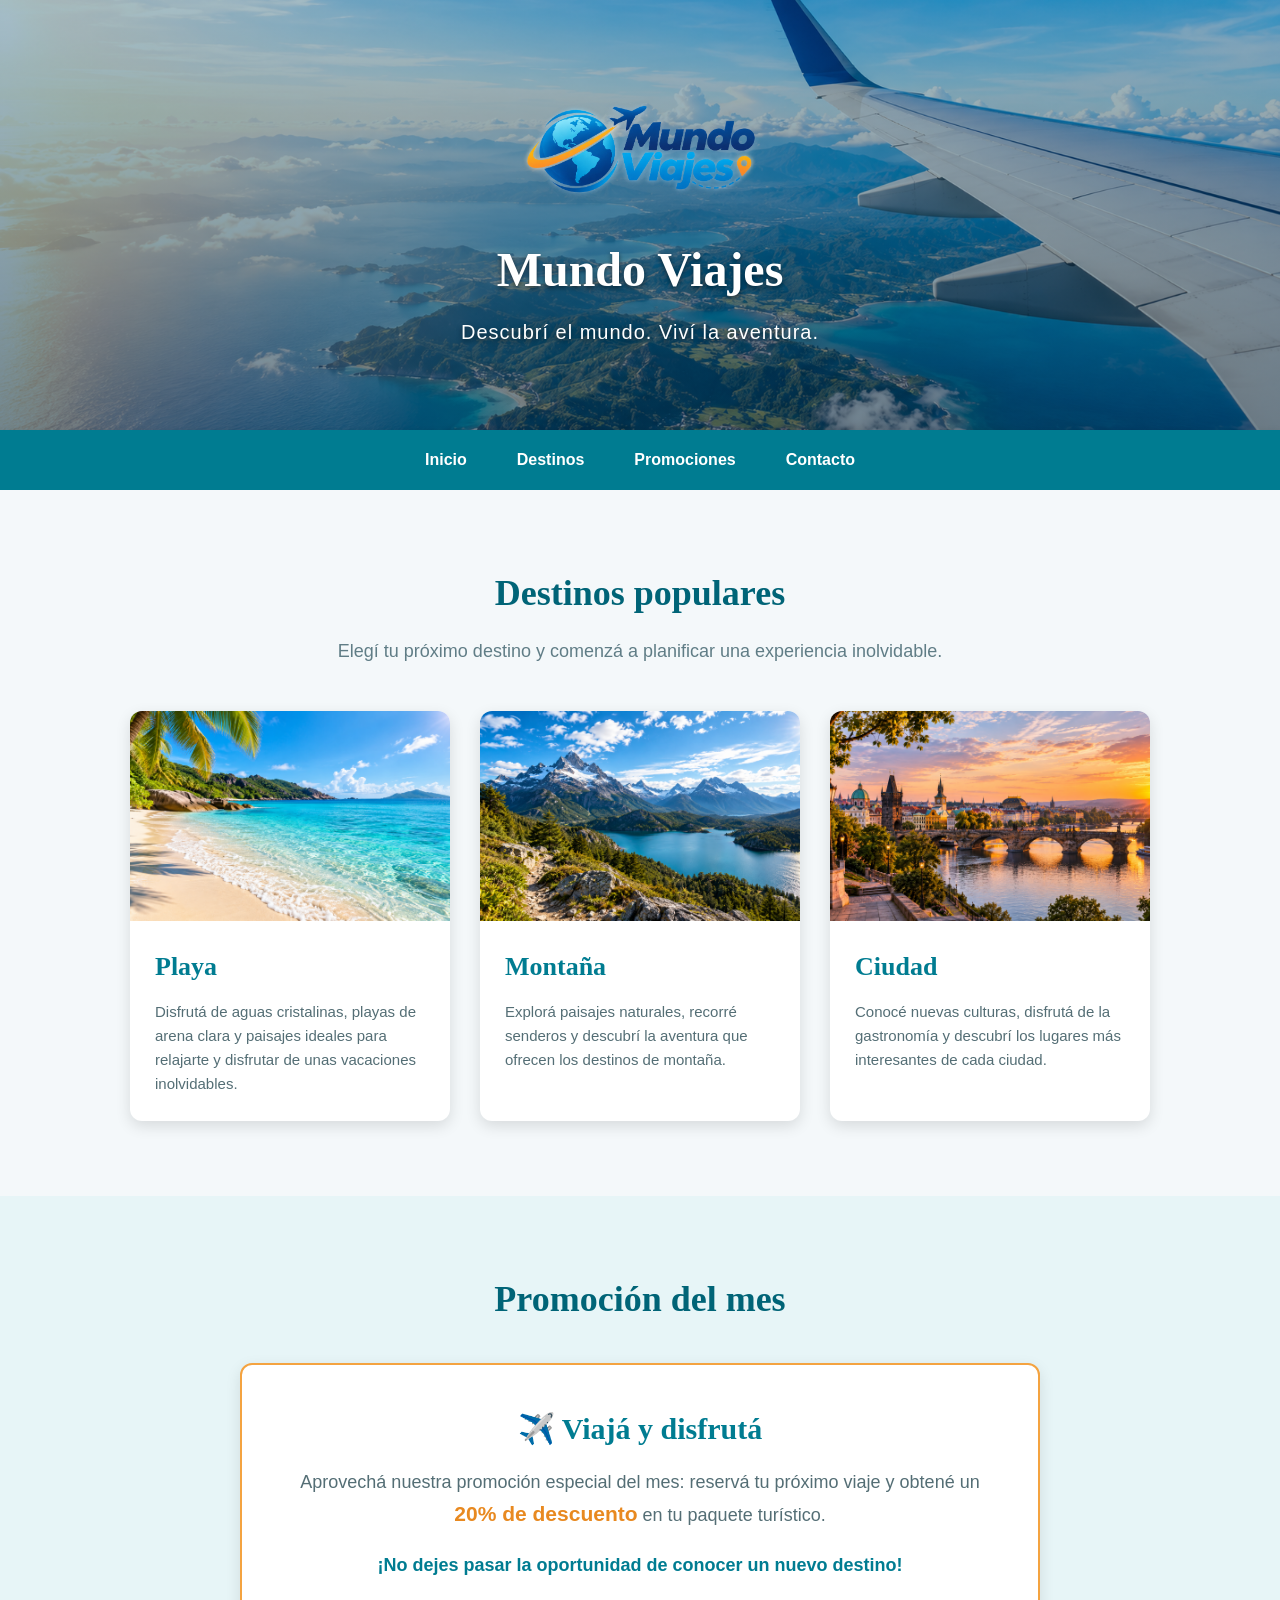
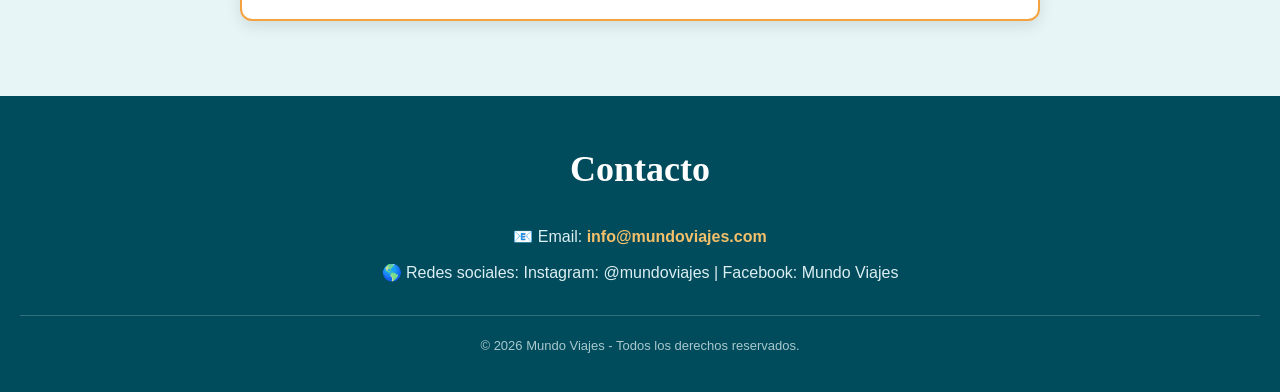
==== MundoViajes/index.html @ b3470fe5 "Agrego las tres paginas web" ====
<!DOCTYPE html>
<html lang="es">

<head>
    <meta charset="UTF-8">
    <meta name="viewport" content="width=device-width, initial-scale=1.0">

    <title>Mundo Viajes | Agencia de Viajes</title>

    <link rel="stylesheet" href="styles/style.css">
</head>

<body>

    <!-- HEADER -->

    <header id="inicio">

        <div class="imagen-header">

            <img src="imagenes/logoViajes.png" alt="Logo de Mundo Viajes">

            <div class="texto-header">
                <h1>Mundo Viajes</h1>
                <p>Descubrí el mundo. Viví la aventura.</p>
            </div>

        </div>


        <!-- NAVEGACIÓN -->

        <nav>

            <ul>

                <li>
                    <a href="#inicio">Inicio</a>
                </li>

                <li>
                    <a href="#destinos">Destinos</a>
                </li>

                <li>
                    <a href="#promociones">Promociones</a>
                </li>

                <li>
                    <a href="#contacto">Contacto</a>
                </li>

            </ul>

        </nav>

    </header>


    <!-- CONTENIDO PRINCIPAL -->

    <main>


        <!-- DESTINOS -->

        <section id="destinos" class="destinos">

            <h2>Destinos populares</h2>

            <p class="introduccion">
                Elegí tu próximo destino y comenzá a planificar una
                experiencia inolvidable.
            </p>


            <div class="contenedor-tarjetas">


                <!-- PLAYA -->

                <article class="tarjeta">

                    <img src="imagenes/playa.png" alt="Playa paradisíaca">

                    <div class="contenido-tarjeta">

                        <h3>Playa</h3>

                        <p>
                            Disfrutá de aguas cristalinas, playas de arena
                            clara y paisajes ideales para relajarte y
                            disfrutar de unas vacaciones inolvidables.
                        </p>

                    </div>

                </article>


                <!-- MONTAÑA -->

                <article class="tarjeta">

                    <img src="imagenes/montana.png" alt="Paisaje de montaña">

                    <div class="contenido-tarjeta">

                        <h3>Montaña</h3>

                        <p>
                            Explorá paisajes naturales, recorré senderos
                            y descubrí la aventura que ofrecen los
                            destinos de montaña.
                        </p>

                    </div>

                </article>


                <!-- CIUDAD -->

                <article class="tarjeta">

                    <img src="imagenes/ciudad.png" alt="Ciudad turística">

                    <div class="contenido-tarjeta">

                        <h3>Ciudad</h3>

                        <p>
                            Conocé nuevas culturas, disfrutá de la
                            gastronomía y descubrí los lugares más
                            interesantes de cada ciudad.
                        </p>

                    </div>

                </article>

            </div>

        </section>


        <!-- PROMOCIÓN DEL MES -->

        <section id="promociones" class="promocion">

            <h2>Promoción del mes</h2>

            <div class="caja-promocion">

                <h3>✈️ Viajá y disfrutá</h3>

                <p>
                    Aprovechá nuestra promoción especial del mes:
                    reservá tu próximo viaje y obtené un
                    <strong>20% de descuento</strong> en tu paquete turístico.
                </p>

                <p class="destacado">
                    ¡No dejes pasar la oportunidad de conocer un nuevo destino!
                </p>

            </div>

        </section>


    </main>


    <!-- FOOTER -->

    <footer id="contacto">

        <h2>Contacto</h2>

        <p>
            📧 Email:
            <a href="mailto:info@mundoviajes.com">
                info@mundoviajes.com
            </a>
        </p>

        <p>
            🌎 Redes sociales:
            Instagram: @mundoviajes
            | Facebook: Mundo Viajes
        </p>

        <p class="copyright">
            © 2026 Mundo Viajes - Todos los derechos reservados.
        </p>

    </footer>

</body>

</html>
---- MundoViajes/styles/style.css ----
/* ------------------------------
   ESTILOS GENERALES
------------------------------ */

* {
    margin: 0;
    padding: 0;
    box-sizing: border-box;
}

html {
    scroll-behavior: smooth;
}

body {
    background-color: #f4f8fa;
    color: #263238;
    font-family: Arial, sans-serif;
    line-height: 1.6;
}


/* ------------------------------
   HEADER
------------------------------ */

header {
    background-color: #ffffff;
}


/* Imagen principal del header */

.imagen-header {
    min-height: 430px;

    background-image:
        linear-gradient(
            rgba(0, 70, 100, 0.35),
            rgba(0, 40, 70, 0.55)
        ),
        url("../imagenes/viaje.png");

    background-size: cover;
    background-position: center;

    display: flex;
    flex-direction: column;
    align-items: center;
    justify-content: center;

    text-align: center;

    padding: 40px 20px;
}


/* Logo */

.imagen-header img {
    width: 260px;
    max-width: 80%;
    height: auto;

    margin-bottom: 20px;
}


/* Texto del header */

.texto-header {
    color: #ffffff;

    text-shadow:
        0 2px 5px rgba(0, 0, 0, 0.5);
}

.texto-header h1 {
    font-family: Georgia, serif;
    font-size: 48px;
    margin-bottom: 8px;
}

.texto-header p {
    font-size: 20px;
    letter-spacing: 1px;
}


/* ------------------------------
   NAVEGACIÓN
------------------------------ */

nav {
    background-color: #007c91;

    box-shadow:
        0 3px 8px rgba(0, 0, 0, 0.15);
}

nav ul {
    list-style: none;

    display: flex;
    justify-content: center;
    flex-wrap: wrap;
}

nav li {
    margin: 0;
}

nav a {
    display: block;

    color: #ffffff;
    text-decoration: none;

    font-weight: bold;

    padding: 17px 25px;

    transition: 0.3s;
}

nav a:hover {
    background-color: #f4a340;
    color: #ffffff;
}


/* ------------------------------
   SECCIONES GENERALES
------------------------------ */

section {
    padding: 75px 8%;
}

h2 {
    text-align: center;

    font-family: Georgia, serif;

    font-size: 36px;

    color: #006477;

    margin-bottom: 15px;
}


/* ------------------------------
   DESTINOS
------------------------------ */

.destinos {
    background-color: #f4f8fa;
}

.introduccion {
    text-align: center;

    max-width: 650px;

    margin: 0 auto 45px;

    color: #607d86;

    font-size: 18px;
}


/* Contenedor de tarjetas */

.contenedor-tarjetas {
    display: flex;

    justify-content: center;

    gap: 30px;

    flex-wrap: wrap;
}


/* Tarjetas */

.tarjeta {
    background-color: #ffffff;

    width: 320px;

    border-radius: 12px;

    overflow: hidden;

    box-shadow:
        0 5px 15px rgba(0, 0, 0, 0.12);

    transition: 0.3s;
}

.tarjeta:hover {
    transform: translateY(-8px);

    box-shadow:
        0 10px 22px rgba(0, 0, 0, 0.18);
}


/* Imágenes de las tarjetas */

.tarjeta img {
    width: 100%;

    height: 210px;

    object-fit: cover;

    display: block;
}


/* Contenido */

.contenido-tarjeta {
    padding: 25px;
}

.contenido-tarjeta h3 {
    color: #007c91;

    font-family: Georgia, serif;

    font-size: 26px;

    margin-bottom: 12px;
}

.contenido-tarjeta p {
    color: #546e75;

    font-size: 15px;
}


/* ------------------------------
   PROMOCIÓN
------------------------------ */

.promocion {
    background-color: #e7f5f7;

    text-align: center;
}

.caja-promocion {
    max-width: 800px;

    margin: 35px auto 0;

    background-color: #ffffff;

    border-radius: 12px;

    padding: 40px;

    border: 2px solid #f4a340;

    box-shadow:
        0 5px 15px rgba(0, 0, 0, 0.1);
}

.caja-promocion h3 {
    color: #007c91;

    font-family: Georgia, serif;

    font-size: 30px;

    margin-bottom: 15px;
}

.caja-promocion p {
    color: #546e75;

    font-size: 18px;
}

.caja-promocion strong {
    color: #e88920;

    font-size: 21px;
}

.destacado {
    margin-top: 20px;

    font-weight: bold;

    color: #007c91 !important;
}


/* ------------------------------
   FOOTER
------------------------------ */

footer {
    background-color: #004b5c;

    color: #ffffff;

    text-align: center;

    padding: 45px 20px 25px;
}

footer h2 {
    color: #ffffff;

    margin-bottom: 25px;
}

footer p {
    margin: 10px 0;

    color: #dceff2;
}

footer a {
    color: #f4c06a;

    text-decoration: none;

    font-weight: bold;
}

footer a:hover {
    text-decoration: underline;
}

.copyright {
    margin-top: 30px !important;

    padding-top: 20px;

    border-top: 1px solid rgba(255, 255, 255, 0.2);

    font-size: 13px;

    color: #a9c8cd !important;
}
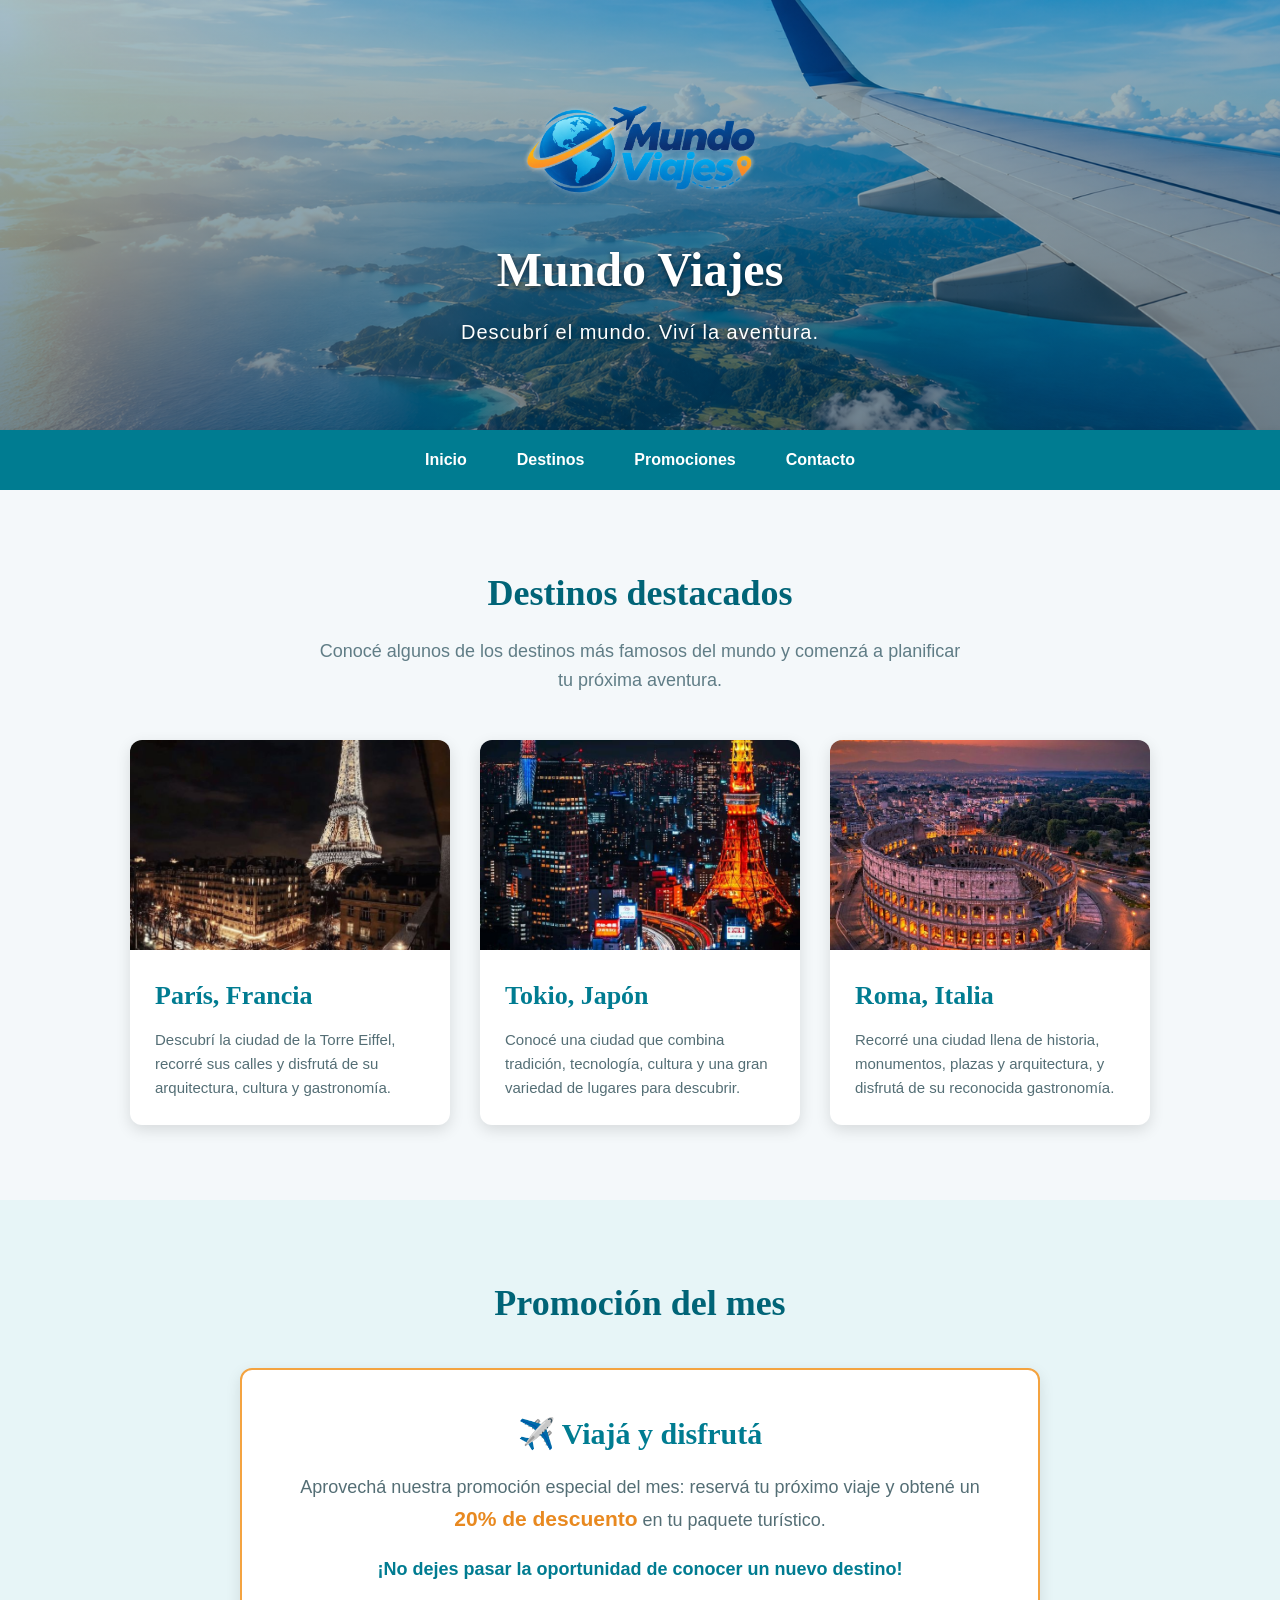
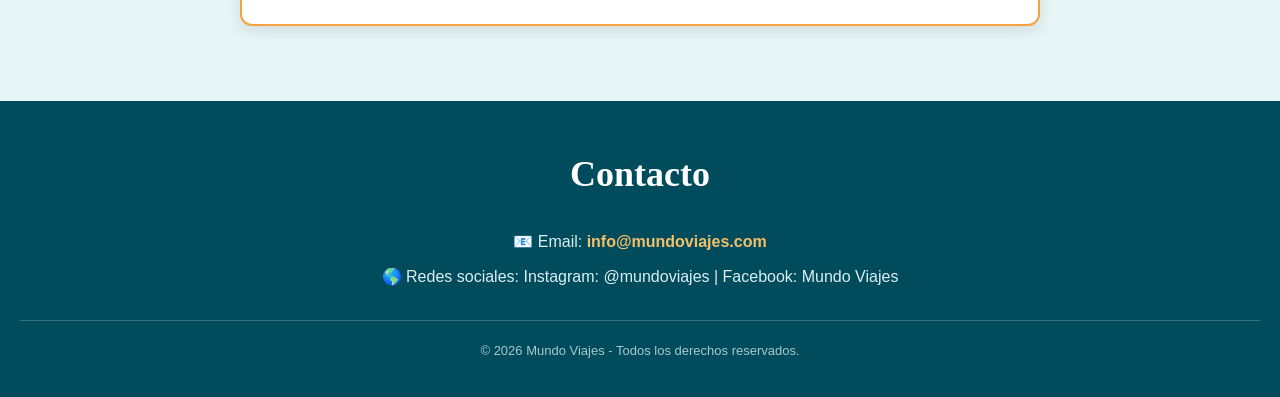
==== commit 5b80b7cc: "Actualizacion de paginas web" ====
--- a/MundoViajes/index.html
+++ b/MundoViajes/index.html
@@ -21,8 +21,11 @@
             <img src="imagenes/logoViajes.png" alt="Logo de Mundo Viajes">
 
             <div class="texto-header">
+
                 <h1>Mundo Viajes</h1>
+
                 <p>Descubrí el mundo. Viví la aventura.</p>
+
             </div>
 
         </div>
@@ -66,31 +69,34 @@
 
         <section id="destinos" class="destinos">
 
-            <h2>Destinos populares</h2>
+            <h2>Destinos destacados</h2>
 
             <p class="introduccion">
-                Elegí tu próximo destino y comenzá a planificar una
-                experiencia inolvidable.
+                Conocé algunos de los destinos más famosos del mundo
+                y comenzá a planificar tu próxima aventura.
             </p>
 
 
             <div class="contenedor-tarjetas">
 
 
-                <!-- PLAYA -->
+                <!-- FRANCIA -->
 
                 <article class="tarjeta">
 
-                    <img src="imagenes/playa.png" alt="Playa paradisíaca">
+                    <img
+                        src="imagenes/Francia.jpg"
+                        alt="Paisaje turístico de Francia"
+                    >
 
                     <div class="contenido-tarjeta">
 
-                        <h3>Playa</h3>
+                        <h3>París, Francia</h3>
 
                         <p>
-                            Disfrutá de aguas cristalinas, playas de arena
-                            clara y paisajes ideales para relajarte y
-                            disfrutar de unas vacaciones inolvidables.
+                            Descubrí la ciudad de la Torre Eiffel,
+                            recorré sus calles y disfrutá de su
+                            arquitectura, cultura y gastronomía.
                         </p>
 
                     </div>
@@ -98,20 +104,23 @@
                 </article>
 
 
-                <!-- MONTAÑA -->
+                <!-- JAPÓN -->
 
                 <article class="tarjeta">
 
-                    <img src="imagenes/montana.png" alt="Paisaje de montaña">
+                    <img
+                        src="imagenes/Japon.jpg"
+                        alt="Paisaje turístico de Japón"
+                    >
 
                     <div class="contenido-tarjeta">
 
-                        <h3>Montaña</h3>
+                        <h3>Tokio, Japón</h3>
 
                         <p>
-                            Explorá paisajes naturales, recorré senderos
-                            y descubrí la aventura que ofrecen los
-                            destinos de montaña.
+                            Conocé una ciudad que combina tradición,
+                            tecnología, cultura y una gran variedad
+                            de lugares para descubrir.
                         </p>
 
                     </div>
@@ -119,20 +128,23 @@
                 </article>
 
 
-                <!-- CIUDAD -->
+                <!-- ITALIA -->
 
                 <article class="tarjeta">
 
-                    <img src="imagenes/ciudad.png" alt="Ciudad turística">
+                    <img
+                        src="imagenes/Italia.jpg"
+                        alt="Paisaje turístico de Italia"
+                    >
 
                     <div class="contenido-tarjeta">
 
-                        <h3>Ciudad</h3>
+                        <h3>Roma, Italia</h3>
 
                         <p>
-                            Conocé nuevas culturas, disfrutá de la
-                            gastronomía y descubrí los lugares más
-                            interesantes de cada ciudad.
+                            Recorré una ciudad llena de historia,
+                            monumentos, plazas y arquitectura, y
+                            disfrutá de su reconocida gastronomía.
                         </p>
 
                     </div>
@@ -199,4 +211,4 @@
 
 </body>
 
-</html>+</html>
